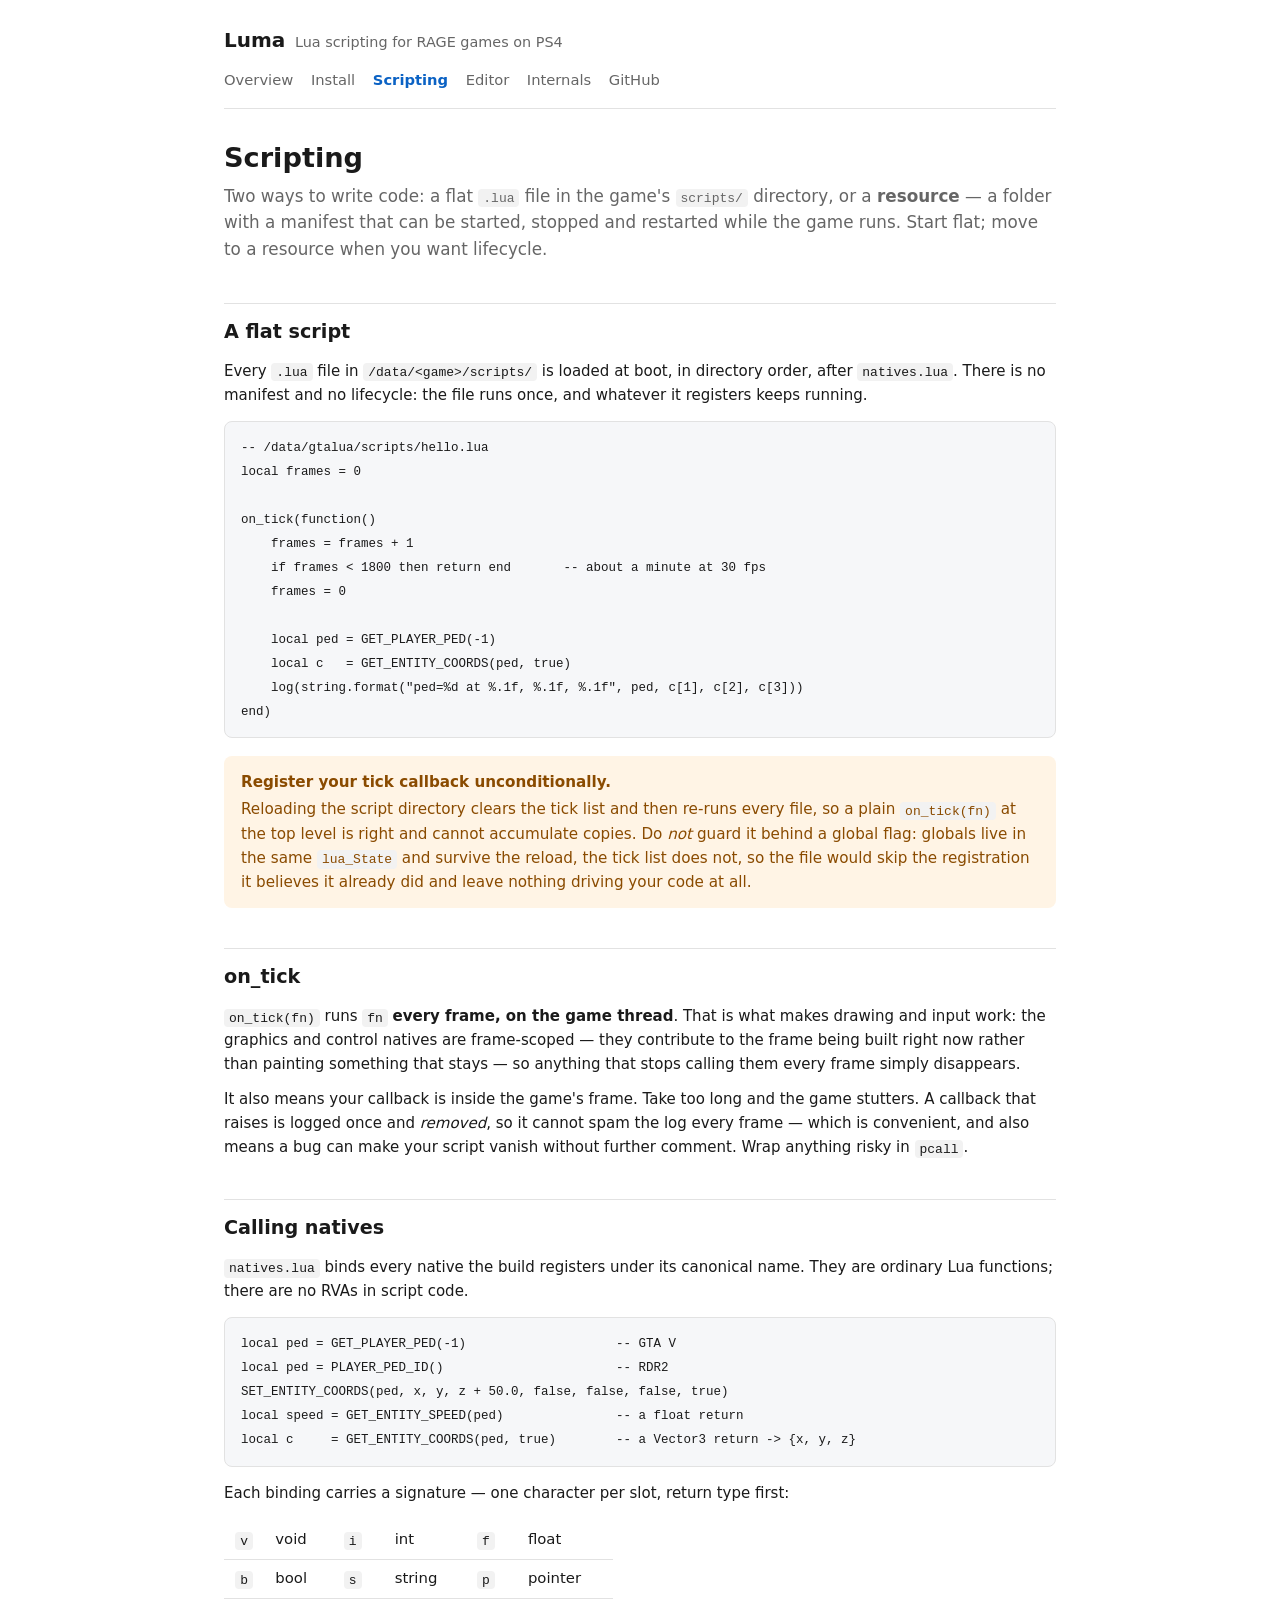
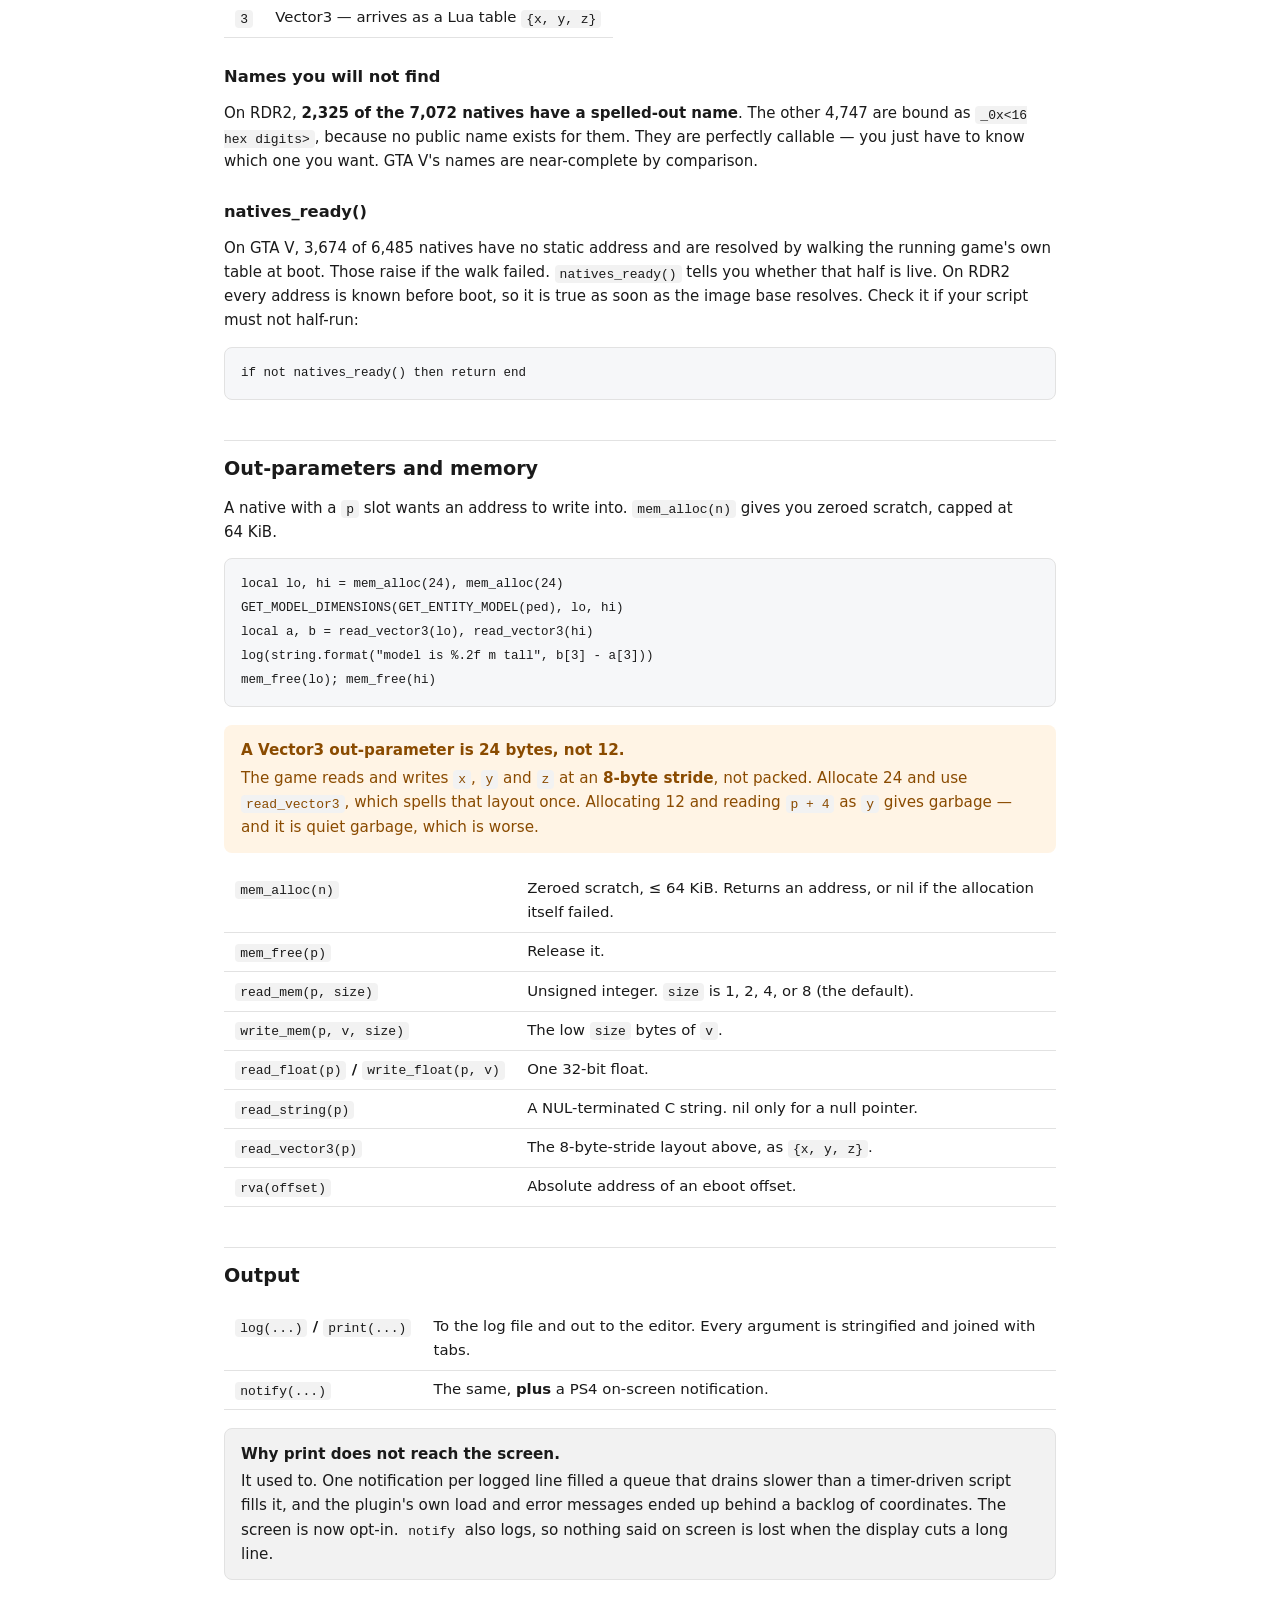
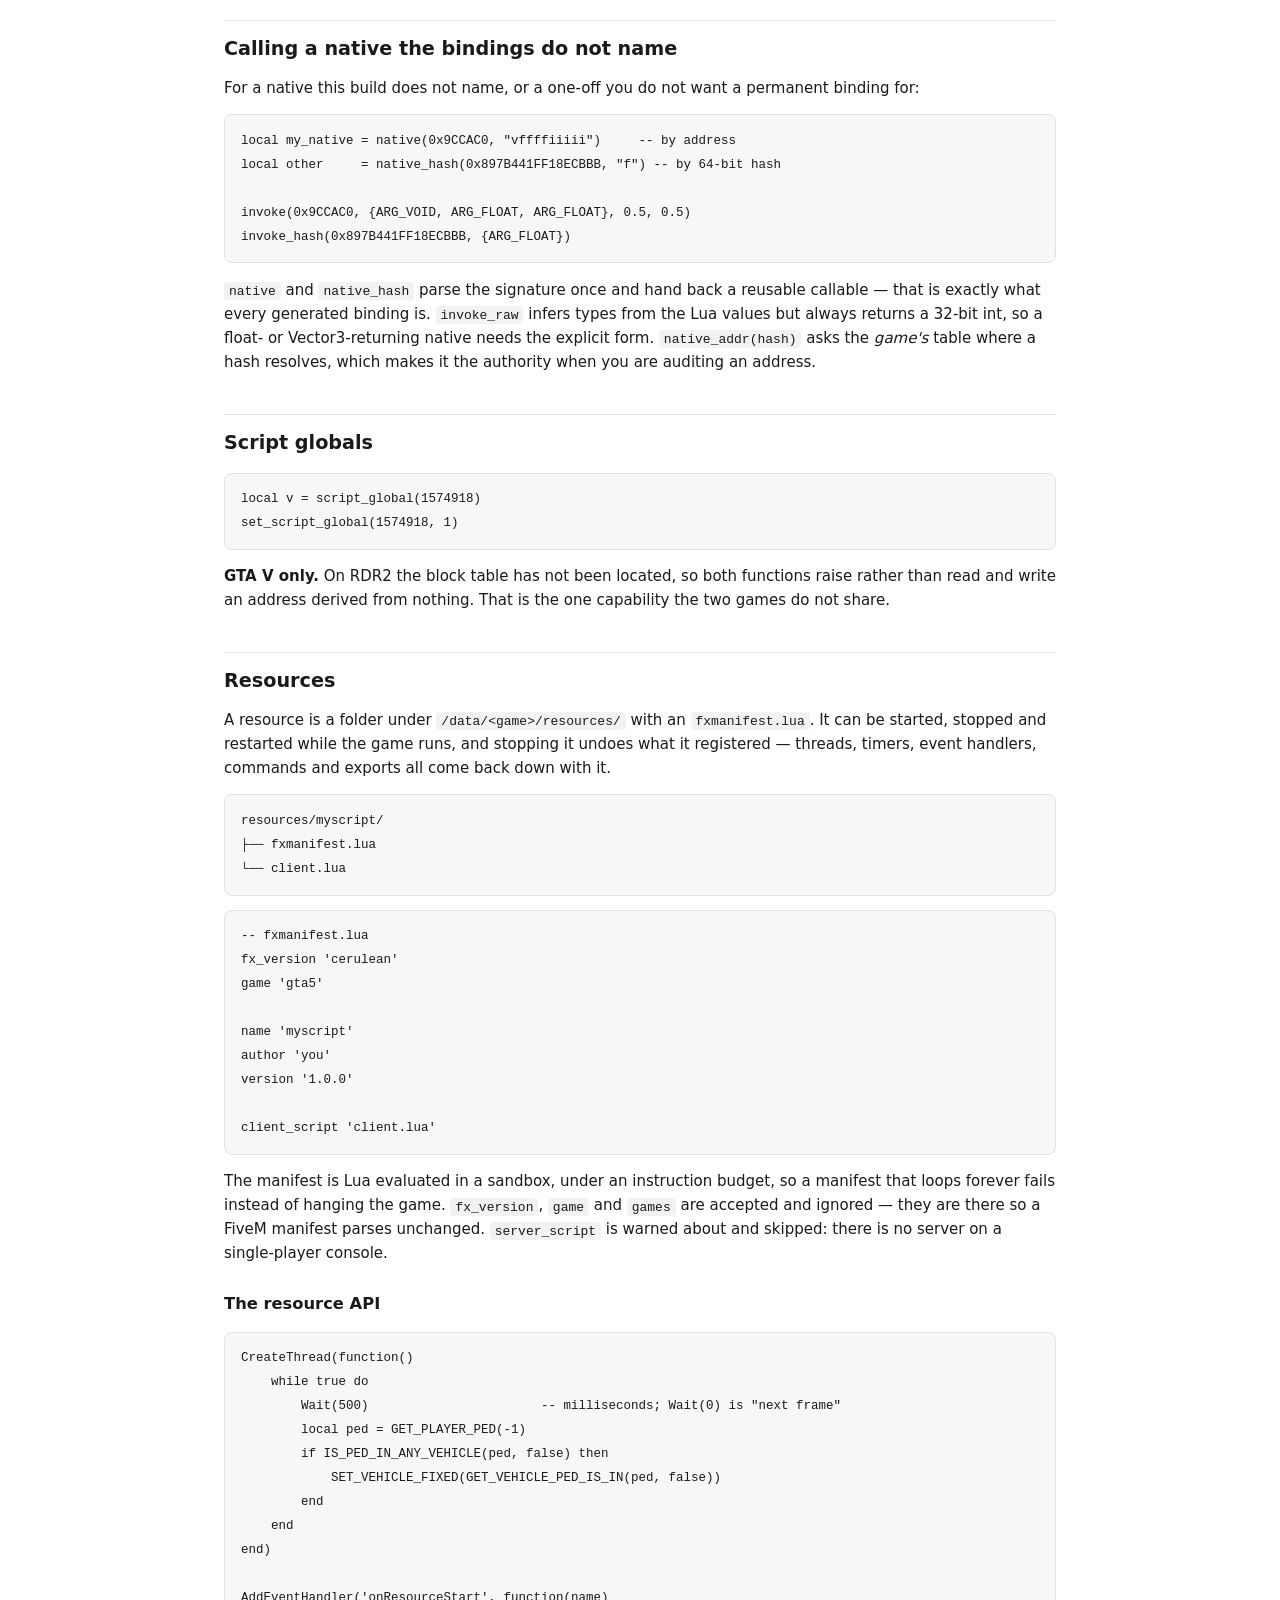
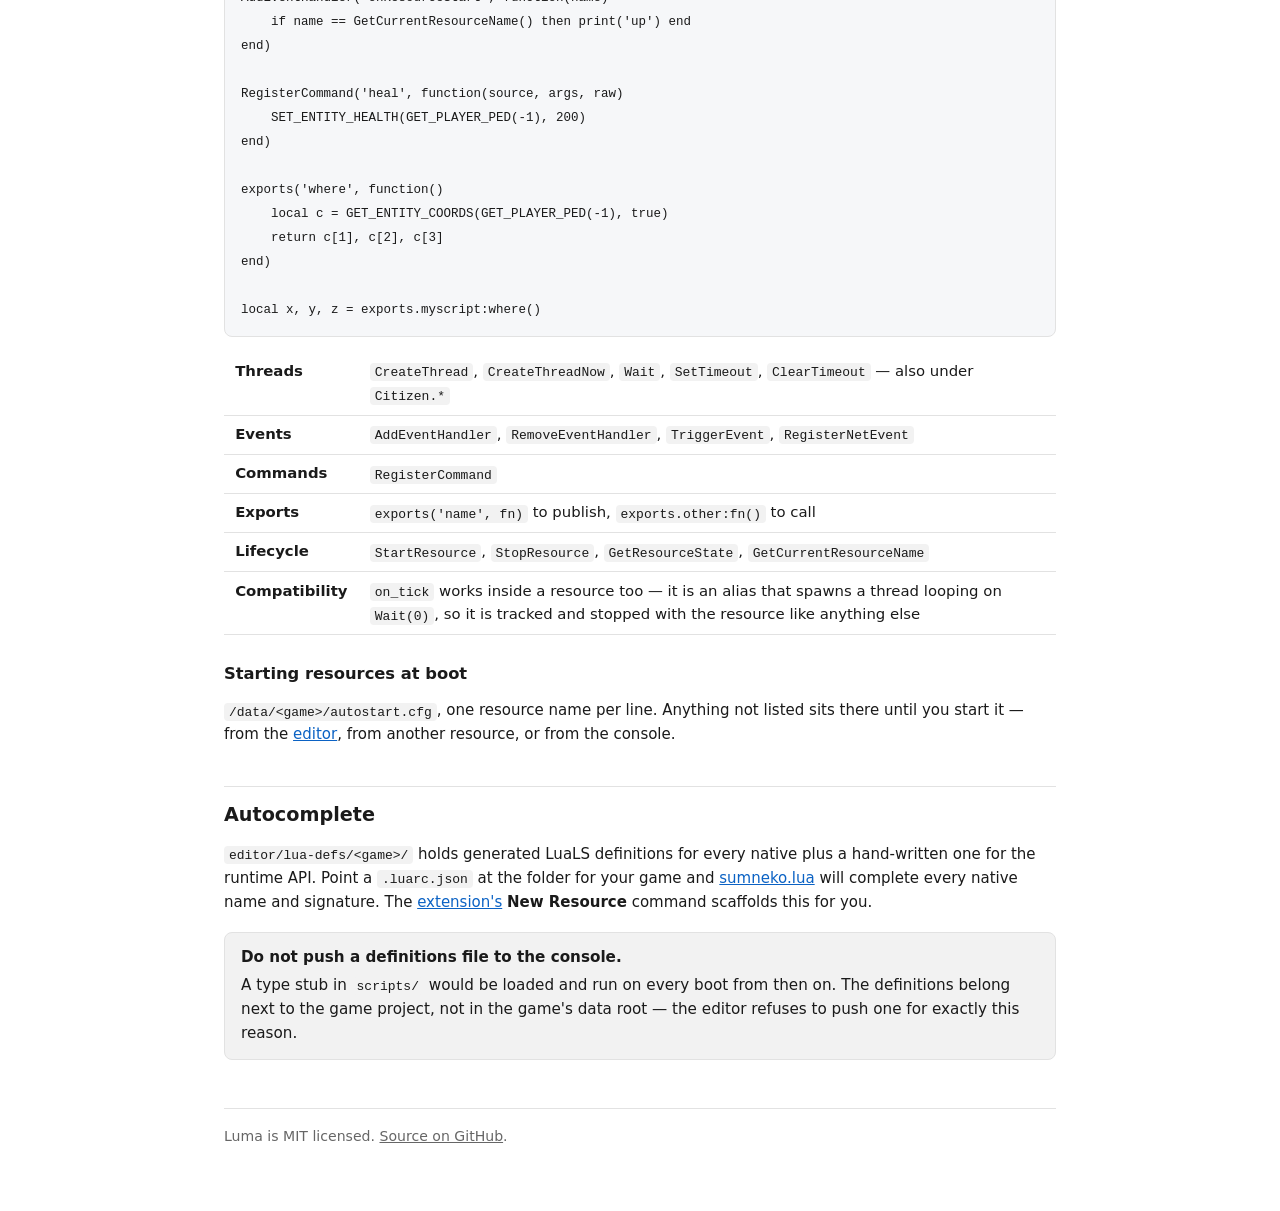
==== docs/scripting.html @ c6dc3e10 "Documentation site, a licence, and the guard the tick fix turned into a bug docs/ is a static GitHub" ====
<!doctype html>
<html lang="en">
<meta charset="utf-8">
<title>Scripting — Luma</title>
<meta name="viewport" content="width=device-width, initial-scale=1">
<meta name="description" content="Writing Lua for Luma: on_tick, calling natives, out-parameters and Vector3, memory, and the resource model.">
<link rel="stylesheet" href="style.css">

<header class="site">
  <div class="brand">
    <a class="name" href="index.html">Luma</a>
    <span class="tag">Lua scripting for RAGE games on PS4</span>
  </div>
  <nav class="site">
    <a href="index.html">Overview</a>
    <a href="install.html">Install</a>
    <a href="scripting.html" aria-current="page">Scripting</a>
    <a href="editor.html">Editor</a>
    <a href="internals.html">Internals</a>
    <a href="https://github.com/xeghosted/luma">GitHub</a>
  </nav>
</header>

<div class="wrap">

<h1>Scripting</h1>
<p class="lede">
  Two ways to write code: a flat <code>.lua</code> file in the game's
  <code>scripts/</code> directory, or a <b>resource</b> — a folder with a manifest
  that can be started, stopped and restarted while the game runs. Start flat; move to
  a resource when you want lifecycle.
</p>

<h2>A flat script</h2>
<p>
  Every <code>.lua</code> file in <code>/data/&lt;game&gt;/scripts/</code> is loaded at
  boot, in directory order, after <code>natives.lua</code>. There is no manifest and no
  lifecycle: the file runs once, and whatever it registers keeps running.
</p>

<pre><code>-- /data/gtalua/scripts/hello.lua
local frames = 0

on_tick(function()
    frames = frames + 1
    if frames &lt; 1800 then return end       -- about a minute at 30 fps
    frames = 0

    local ped = GET_PLAYER_PED(-1)
    local c   = GET_ENTITY_COORDS(ped, true)
    log(string.format("ped=%d at %.1f, %.1f, %.1f", ped, c[1], c[2], c[3]))
end)</code></pre>

<div class="warn">
  <strong>Register your tick callback unconditionally.</strong>
  Reloading the script directory clears the tick list and then re-runs every file, so
  a plain <code>on_tick(fn)</code> at the top level is right and cannot accumulate
  copies. Do <em>not</em> guard it behind a global flag: globals live in the same
  <code>lua_State</code> and survive the reload, the tick list does not, so the file
  would skip the registration it believes it already did and leave nothing driving
  your code at all.
</div>

<h2>on_tick</h2>
<p>
  <code>on_tick(fn)</code> runs <code>fn</code> <b>every frame, on the game thread</b>.
  That is what makes drawing and input work: the graphics and control natives are
  frame-scoped — they contribute to the frame being built right now rather than
  painting something that stays — so anything that stops calling them every frame
  simply disappears.
</p>
<p>
  It also means your callback is inside the game's frame. Take too long and the game
  stutters. A callback that raises is logged once and <em>removed</em>, so it cannot
  spam the log every frame — which is convenient, and also means a bug can make your
  script vanish without further comment. Wrap anything risky in <code>pcall</code>.
</p>

<h2 id="natives">Calling natives</h2>
<p>
  <code>natives.lua</code> binds every native the build registers under its canonical
  name. They are ordinary Lua functions; there are no RVAs in script code.
</p>

<pre><code>local ped = GET_PLAYER_PED(-1)                    -- GTA V
local ped = PLAYER_PED_ID()                       -- RDR2
SET_ENTITY_COORDS(ped, x, y, z + 50.0, false, false, false, true)
local speed = GET_ENTITY_SPEED(ped)               -- a float return
local c     = GET_ENTITY_COORDS(ped, true)        -- a Vector3 return -&gt; {x, y, z}</code></pre>

<p>Each binding carries a signature — one character per slot, return type first:</p>
<table>
  <tr><th><code>v</code></th><td>void</td><th><code>i</code></th><td>int</td><th><code>f</code></th><td>float</td></tr>
  <tr><th><code>b</code></th><td>bool</td><th><code>s</code></th><td>string</td><th><code>p</code></th><td>pointer</td></tr>
  <tr><th><code>3</code></th><td colspan="5">Vector3 — arrives as a Lua table <code>{x, y, z}</code></td></tr>
</table>

<h3>Names you will not find</h3>
<p>
  On RDR2, <b>2,325 of the 7,072 natives have a spelled-out name</b>. The other 4,747
  are bound as <code>_0x&lt;16 hex digits&gt;</code>, because no public name exists for
  them. They are perfectly callable — you just have to know which one you want. GTA V's
  names are near-complete by comparison.
</p>

<h3>natives_ready()</h3>
<p>
  On GTA V, 3,674 of 6,485 natives have no static address and are resolved by walking
  the running game's own table at boot. Those raise if the walk failed.
  <code>natives_ready()</code> tells you whether that half is live. On RDR2 every
  address is known before boot, so it is true as soon as the image base resolves.
  Check it if your script must not half-run:
</p>
<pre><code>if not natives_ready() then return end</code></pre>

<h2>Out-parameters and memory</h2>
<p>
  A native with a <code>p</code> slot wants an address to write into.
  <code>mem_alloc(n)</code> gives you zeroed scratch, capped at 64&nbsp;KiB.
</p>

<pre><code>local lo, hi = mem_alloc(24), mem_alloc(24)
GET_MODEL_DIMENSIONS(GET_ENTITY_MODEL(ped), lo, hi)
local a, b = read_vector3(lo), read_vector3(hi)
log(string.format("model is %.2f m tall", b[3] - a[3]))
mem_free(lo); mem_free(hi)</code></pre>

<div class="warn">
  <strong>A Vector3 out-parameter is 24 bytes, not 12.</strong>
  The game reads and writes <code>x</code>, <code>y</code> and <code>z</code> at an
  <b>8-byte stride</b>, not packed. Allocate 24 and use <code>read_vector3</code>,
  which spells that layout once. Allocating 12 and reading <code>p + 4</code> as
  <code>y</code> gives garbage — and it is quiet garbage, which is worse.
</div>

<table>
  <tr><th><code>mem_alloc(n)</code></th><td>Zeroed scratch, ≤ 64 KiB. Returns an address, or nil if the allocation itself failed.</td></tr>
  <tr><th><code>mem_free(p)</code></th><td>Release it.</td></tr>
  <tr><th><code>read_mem(p, size)</code></th><td>Unsigned integer. <code>size</code> is 1, 2, 4, or 8 (the default).</td></tr>
  <tr><th><code>write_mem(p, v, size)</code></th><td>The low <code>size</code> bytes of <code>v</code>.</td></tr>
  <tr><th><code>read_float(p)</code> / <code>write_float(p, v)</code></th><td>One 32-bit float.</td></tr>
  <tr><th><code>read_string(p)</code></th><td>A NUL-terminated C string. nil only for a null pointer.</td></tr>
  <tr><th><code>read_vector3(p)</code></th><td>The 8-byte-stride layout above, as <code>{x, y, z}</code>.</td></tr>
  <tr><th><code>rva(offset)</code></th><td>Absolute address of an eboot offset.</td></tr>
</table>

<h2>Output</h2>
<table>
  <tr><th><code>log(...)</code> / <code>print(...)</code></th><td>To the log file and out to the editor. Every argument is stringified and joined with tabs.</td></tr>
  <tr><th><code>notify(...)</code></th><td>The same, <b>plus</b> a PS4 on-screen notification.</td></tr>
</table>
<div class="note">
  <strong>Why print does not reach the screen.</strong>
  It used to. One notification per logged line filled a queue that drains slower than
  a timer-driven script fills it, and the plugin's own load and error messages ended
  up behind a backlog of coordinates. The screen is now opt-in.
  <code>notify</code> also logs, so nothing said on screen is lost when the display
  cuts a long line.
</div>

<h2>Calling a native the bindings do not name</h2>
<p>
  For a native this build does not name, or a one-off you do not want a permanent
  binding for:
</p>
<pre><code>local my_native = native(0x9CCAC0, "vffffiiiii")     -- by address
local other     = native_hash(0x897B441FF18ECBBB, "f") -- by 64-bit hash

invoke(0x9CCAC0, {ARG_VOID, ARG_FLOAT, ARG_FLOAT}, 0.5, 0.5)
invoke_hash(0x897B441FF18ECBBB, {ARG_FLOAT})</code></pre>
<p>
  <code>native</code> and <code>native_hash</code> parse the signature once and hand
  back a reusable callable — that is exactly what every generated binding is.
  <code>invoke_raw</code> infers types from the Lua values but always returns a 32-bit
  int, so a float- or Vector3-returning native needs the explicit form.
  <code>native_addr(hash)</code> asks the <em>game's</em> table where a hash resolves,
  which makes it the authority when you are auditing an address.
</p>

<h2>Script globals</h2>
<pre><code>local v = script_global(1574918)
set_script_global(1574918, 1)</code></pre>
<p>
  <b>GTA V only.</b> On RDR2 the block table has not been located, so both functions
  raise rather than read and write an address derived from nothing. That is the one
  capability the two games do not share.
</p>

<h2 id="resources">Resources</h2>
<p>
  A resource is a folder under <code>/data/&lt;game&gt;/resources/</code> with an
  <code>fxmanifest.lua</code>. It can be started, stopped and restarted while the game
  runs, and stopping it undoes what it registered — threads, timers, event handlers,
  commands and exports all come back down with it.
</p>

<pre><code>resources/myscript/
├── fxmanifest.lua
└── client.lua</code></pre>

<pre><code>-- fxmanifest.lua
fx_version 'cerulean'
game 'gta5'

name 'myscript'
author 'you'
version '1.0.0'

client_script 'client.lua'</code></pre>

<p>
  The manifest is Lua evaluated in a sandbox, under an instruction budget, so a
  manifest that loops forever fails instead of hanging the game.
  <code>fx_version</code>, <code>game</code> and <code>games</code> are accepted and
  ignored — they are there so a FiveM manifest parses unchanged.
  <code>server_script</code> is warned about and skipped: there is no server on a
  single-player console.
</p>

<h3>The resource API</h3>
<pre><code>CreateThread(function()
    while true do
        Wait(500)                       -- milliseconds; Wait(0) is "next frame"
        local ped = GET_PLAYER_PED(-1)
        if IS_PED_IN_ANY_VEHICLE(ped, false) then
            SET_VEHICLE_FIXED(GET_VEHICLE_PED_IS_IN(ped, false))
        end
    end
end)

AddEventHandler('onResourceStart', function(name)
    if name == GetCurrentResourceName() then print('up') end
end)

RegisterCommand('heal', function(source, args, raw)
    SET_ENTITY_HEALTH(GET_PLAYER_PED(-1), 200)
end)

exports('where', function()
    local c = GET_ENTITY_COORDS(GET_PLAYER_PED(-1), true)
    return c[1], c[2], c[3]
end)

local x, y, z = exports.myscript:where()</code></pre>

<table>
  <tr><th>Threads</th><td><code>CreateThread</code>, <code>CreateThreadNow</code>, <code>Wait</code>, <code>SetTimeout</code>, <code>ClearTimeout</code> — also under <code>Citizen.*</code></td></tr>
  <tr><th>Events</th><td><code>AddEventHandler</code>, <code>RemoveEventHandler</code>, <code>TriggerEvent</code>, <code>RegisterNetEvent</code></td></tr>
  <tr><th>Commands</th><td><code>RegisterCommand</code></td></tr>
  <tr><th>Exports</th><td><code>exports('name', fn)</code> to publish, <code>exports.other:fn()</code> to call</td></tr>
  <tr><th>Lifecycle</th><td><code>StartResource</code>, <code>StopResource</code>, <code>GetResourceState</code>, <code>GetCurrentResourceName</code></td></tr>
  <tr><th>Compatibility</th><td><code>on_tick</code> works inside a resource too — it is an alias that spawns a thread looping on <code>Wait(0)</code>, so it is tracked and stopped with the resource like anything else</td></tr>
</table>

<h3>Starting resources at boot</h3>
<p>
  <code>/data/&lt;game&gt;/autostart.cfg</code>, one resource name per line. Anything not
  listed sits there until you start it — from the
  <a href="editor.html">editor</a>, from another resource, or from the console.
</p>

<h2>Autocomplete</h2>
<p>
  <code>editor/lua-defs/&lt;game&gt;/</code> holds generated LuaLS definitions for every
  native plus a hand-written one for the runtime API. Point a
  <code>.luarc.json</code> at the folder for your game and
  <a href="https://marketplace.visualstudio.com/items?itemName=sumneko.lua">sumneko.lua</a>
  will complete every native name and signature. The
  <a href="editor.html">extension's</a> <b>New Resource</b> command scaffolds this for
  you.
</p>
<div class="note">
  <strong>Do not push a definitions file to the console.</strong>
  A type stub in <code>scripts/</code> would be loaded and run on every boot from then
  on. The definitions belong next to the game project, not in the game's data root —
  the editor refuses to push one for exactly this reason.
</div>

</div>

<footer class="site">
  <div class="wrap">
    Luma is MIT licensed.
    <a href="https://github.com/xeghosted/luma">Source on GitHub</a>.
  </div>
</footer>
</html>
---- docs/style.css ----
/* Shared by every page under docs/. Deliberately one small stylesheet rather
   than a framework: GitHub Pages serves this folder as-is, with no build step,
   so anything that needs compiling would need a pipeline nobody would run. */

:root {
  color-scheme: light dark;
  --bg: #ffffff; --fg: #1a1a1a; --muted: #666; --line: #e2e2e2;
  --chip: #f2f2f2; --warn-bg: #fff4e5; --warn-fg: #8a4b00;
  --accent: #0b62c4; --code-bg: #f6f7f9;
}
@media (prefers-color-scheme: dark) {
  :root {
    --bg: #16181c; --fg: #e8e8e8; --muted: #9aa0a6; --line: #2c2f36;
    --chip: #232730; --warn-bg: #3a2a12; --warn-fg: #f0b060;
    --accent: #6ba7f5; --code-bg: #1c1f26;
  }
}

* { box-sizing: border-box; }
body {
  margin: 0; padding: 0 1.5rem 4rem; background: var(--bg); color: var(--fg);
  font: 15px/1.6 ui-sans-serif, system-ui, -apple-system, sans-serif;
}
.wrap { max-width: 52rem; margin: 0 auto; }

/* --- masthead and navigation --- */
header.site {
  max-width: 52rem; margin: 0 auto; padding: 1.5rem 0 1rem;
  border-bottom: 1px solid var(--line);
}
header.site .brand { display: flex; align-items: baseline; gap: .6rem; flex-wrap: wrap; }
header.site .brand a.name {
  font-size: 1.25rem; font-weight: 650; color: var(--fg); text-decoration: none;
}
header.site .brand .tag { color: var(--muted); font-size: .9rem; }
nav.site { display: flex; flex-wrap: wrap; gap: .25rem 1.1rem; margin-top: .75rem; }
nav.site a { color: var(--muted); text-decoration: none; font-size: .92rem; }
nav.site a:hover { color: var(--fg); }
nav.site a[aria-current="page"] { color: var(--accent); font-weight: 600; }

/* --- prose --- */
h1 { font-size: 1.7rem; margin: 2rem 0 .5rem; line-height: 1.25; }
h2 {
  font-size: 1.2rem; margin: 2.5rem 0 .6rem; padding-top: .8rem;
  border-top: 1px solid var(--line);
}
h3 { font-size: 1.02rem; margin: 1.6rem 0 .4rem; }
p, ul, ol { margin: .7rem 0; }
li { margin: .3rem 0; }
a { color: var(--accent); }
.lede { font-size: 1.05rem; color: var(--muted); margin-top: .25rem; }

code {
  font: 13px/1.5 ui-monospace, SFMono-Regular, Menlo, Consolas, monospace;
  background: var(--chip); padding: .12em .38em; border-radius: 4px;
}
pre {
  background: var(--code-bg); border: 1px solid var(--line); border-radius: 8px;
  padding: .85rem 1rem; overflow-x: auto; margin: .9rem 0;
}
pre code { background: none; padding: 0; font-size: 12.5px; }

table { border-collapse: collapse; width: 100%; margin: 1rem 0; font-size: .93rem; display: block; overflow-x: auto; }
th, td { text-align: left; padding: .45rem .7rem; border-bottom: 1px solid var(--line); vertical-align: top; }
th { font-weight: 620; white-space: nowrap; }
td code { white-space: nowrap; }

/* --- callouts --- */
.note, .warn {
  border-radius: 8px; padding: .8rem 1rem; margin: 1.1rem 0; font-size: .95rem;
  border: 1px solid var(--line); background: var(--chip);
}
.warn { background: var(--warn-bg); color: var(--warn-fg); border-color: transparent; }
.note strong, .warn strong { display: block; margin-bottom: .2rem; }

footer.site {
  max-width: 52rem; margin: 3rem auto 0; padding-top: 1rem;
  border-top: 1px solid var(--line); color: var(--muted); font-size: .88rem;
}
footer.site a { color: var(--muted); }

/* Cards on the landing page. */
.cards { display: grid; gap: .8rem; grid-template-columns: repeat(auto-fit, minmax(15rem, 1fr)); margin: 1.2rem 0; }
.card {
  border: 1px solid var(--line); border-radius: 10px; padding: .9rem 1rem;
  text-decoration: none; color: inherit; display: block;
}
.card:hover { border-color: var(--accent); }
.card b { display: block; margin-bottom: .2rem; }
.card span { color: var(--muted); font-size: .9rem; }
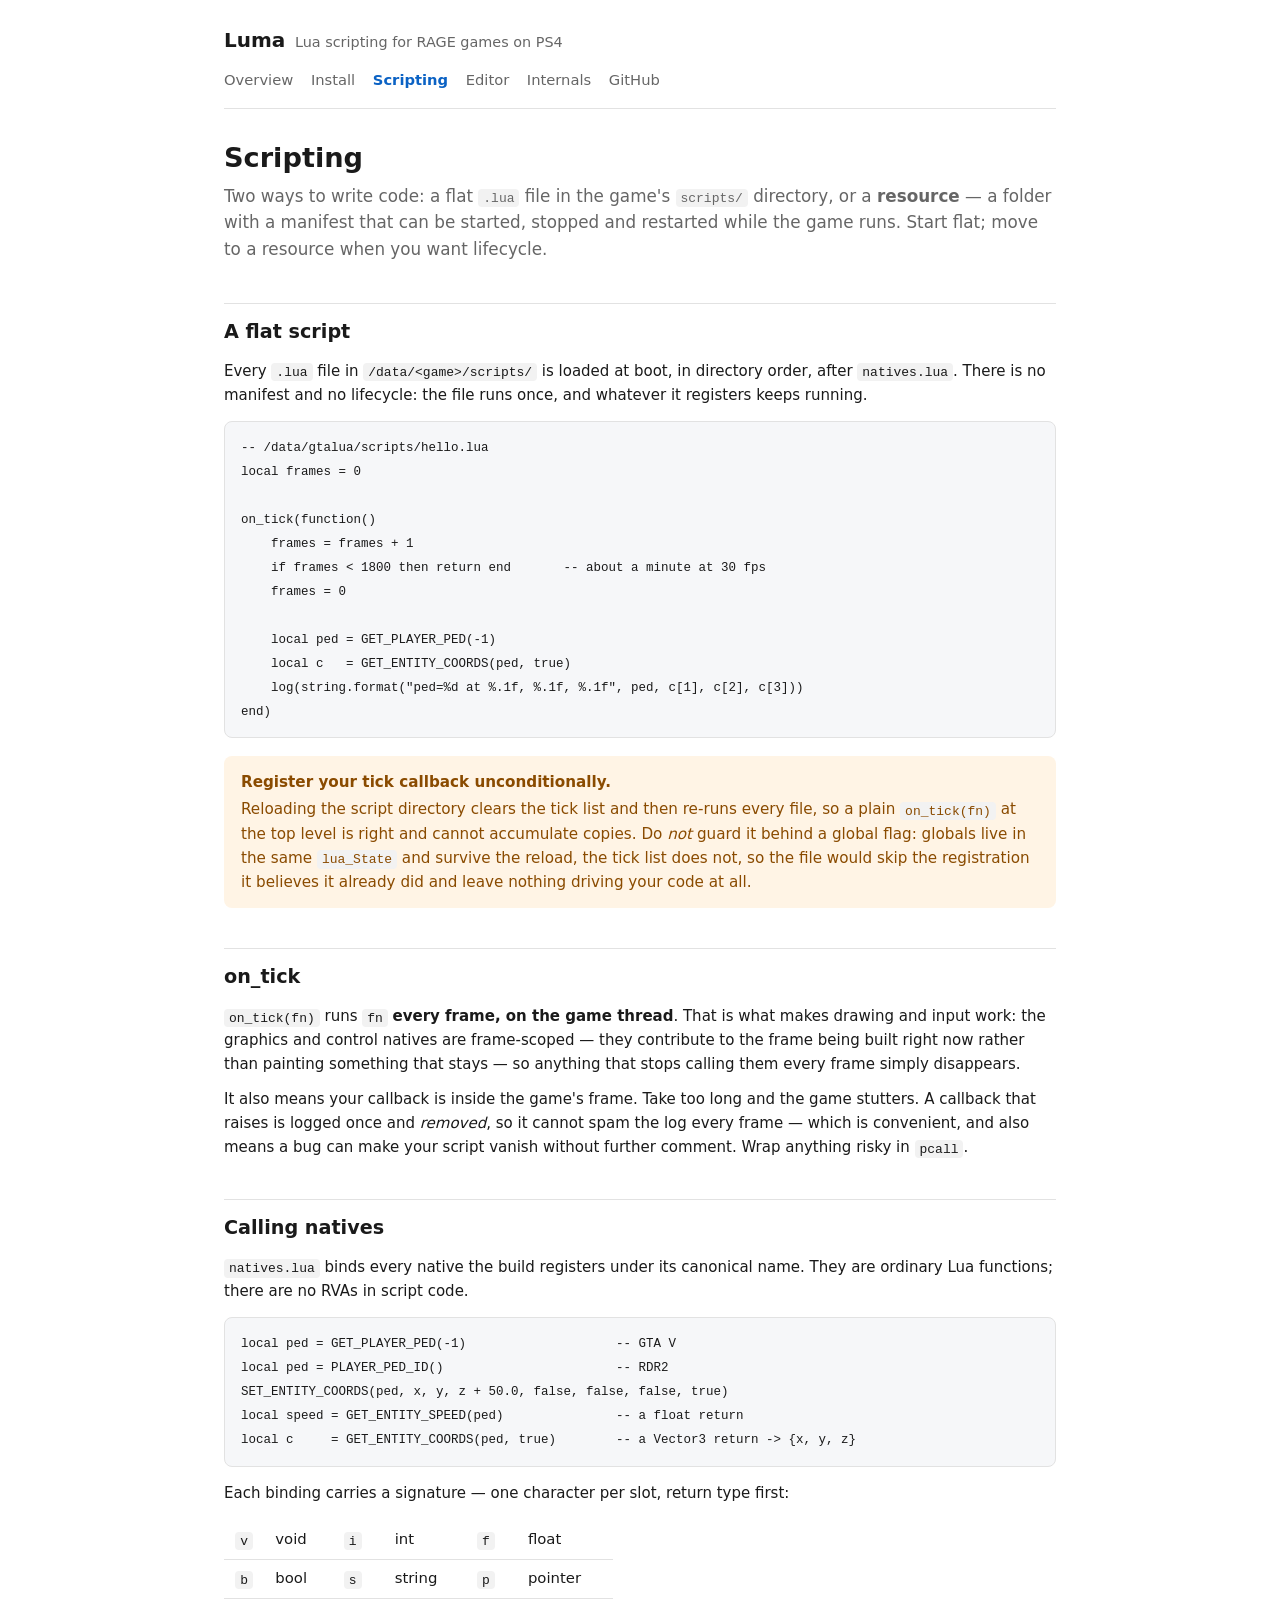
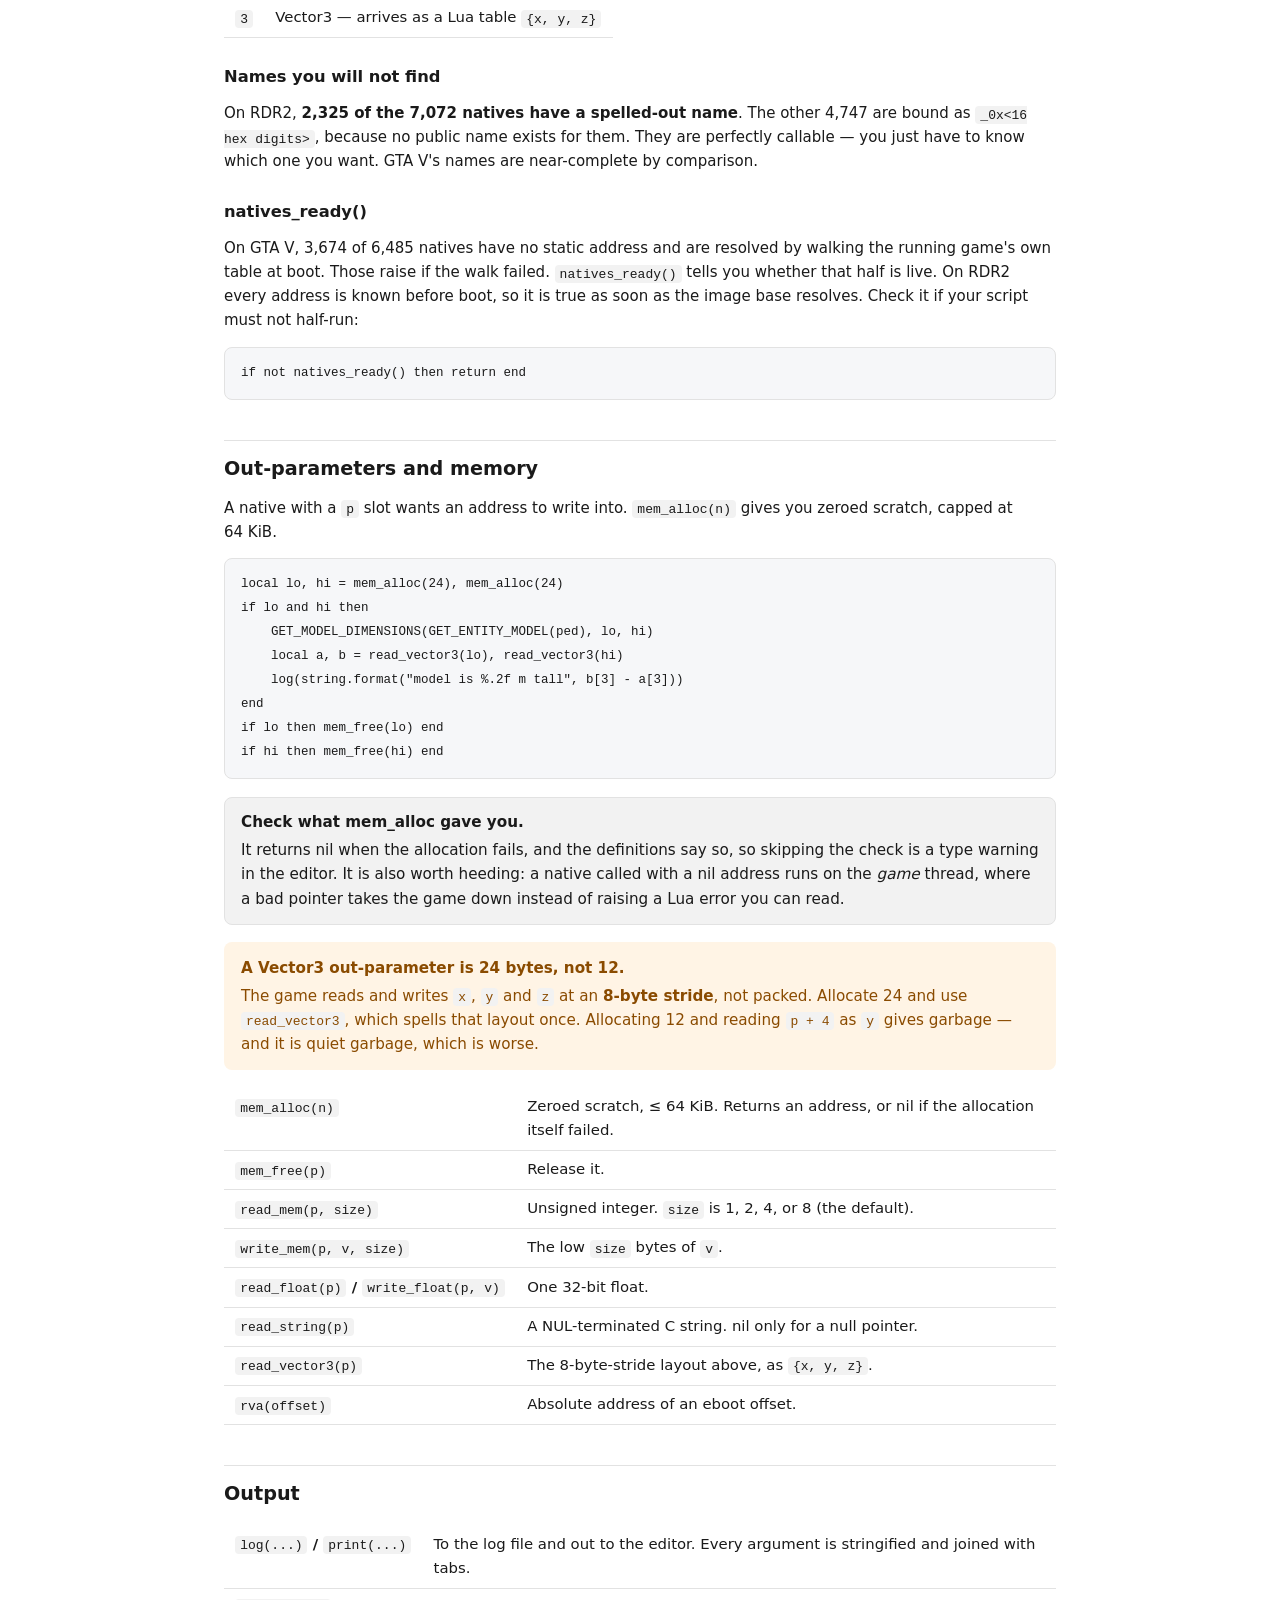
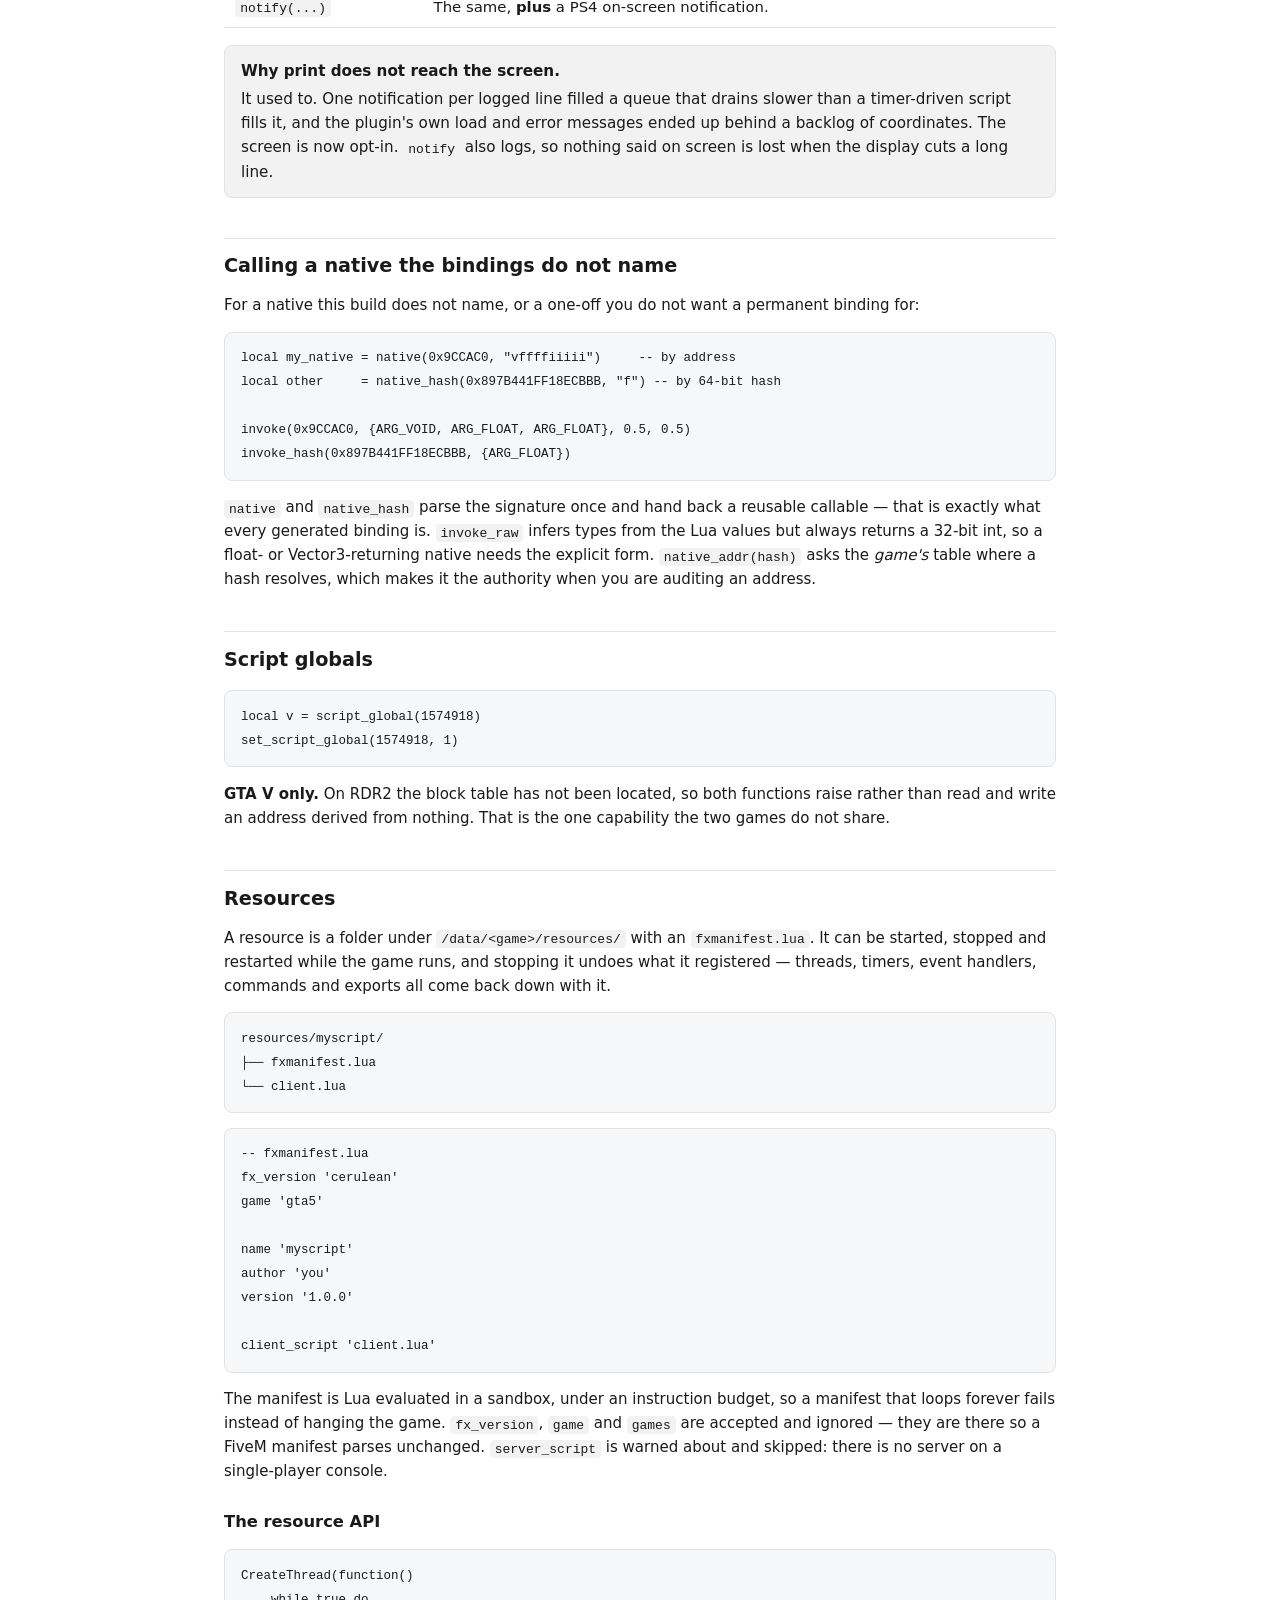
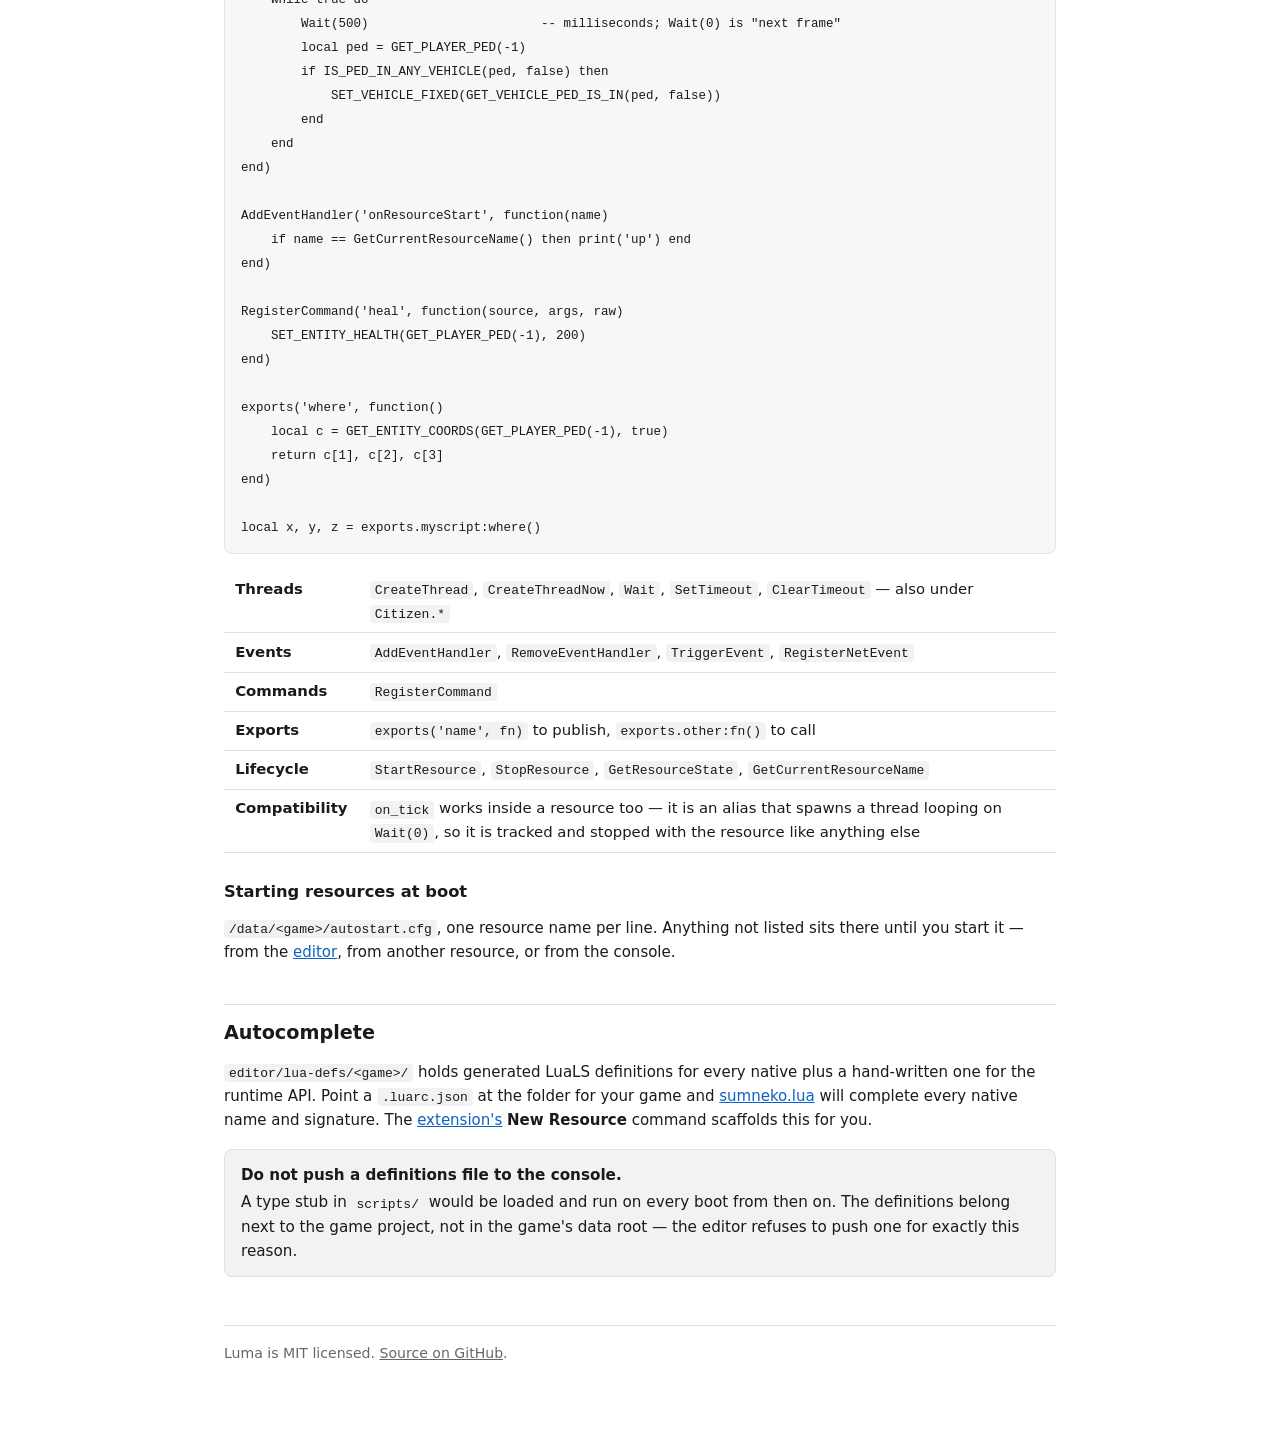
==== commit 2d91a740: "Clear the editor's remaining complaints about the example scripts Two of them, both fair.  mem_alloc" ====
--- a/docs/scripting.html
+++ b/docs/scripting.html
@@ -120,10 +120,21 @@
 </p>
 
 <pre><code>local lo, hi = mem_alloc(24), mem_alloc(24)
-GET_MODEL_DIMENSIONS(GET_ENTITY_MODEL(ped), lo, hi)
-local a, b = read_vector3(lo), read_vector3(hi)
-log(string.format("model is %.2f m tall", b[3] - a[3]))
-mem_free(lo); mem_free(hi)</code></pre>
+if lo and hi then
+    GET_MODEL_DIMENSIONS(GET_ENTITY_MODEL(ped), lo, hi)
+    local a, b = read_vector3(lo), read_vector3(hi)
+    log(string.format("model is %.2f m tall", b[3] - a[3]))
+end
+if lo then mem_free(lo) end
+if hi then mem_free(hi) end</code></pre>
+
+<div class="note">
+  <strong>Check what mem_alloc gave you.</strong>
+  It returns nil when the allocation fails, and the definitions say so, so
+  skipping the check is a type warning in the editor. It is also worth heeding:
+  a native called with a nil address runs on the <em>game</em> thread, where a
+  bad pointer takes the game down instead of raising a Lua error you can read.
+</div>
 
 <div class="warn">
   <strong>A Vector3 out-parameter is 24 bytes, not 12.</strong>
